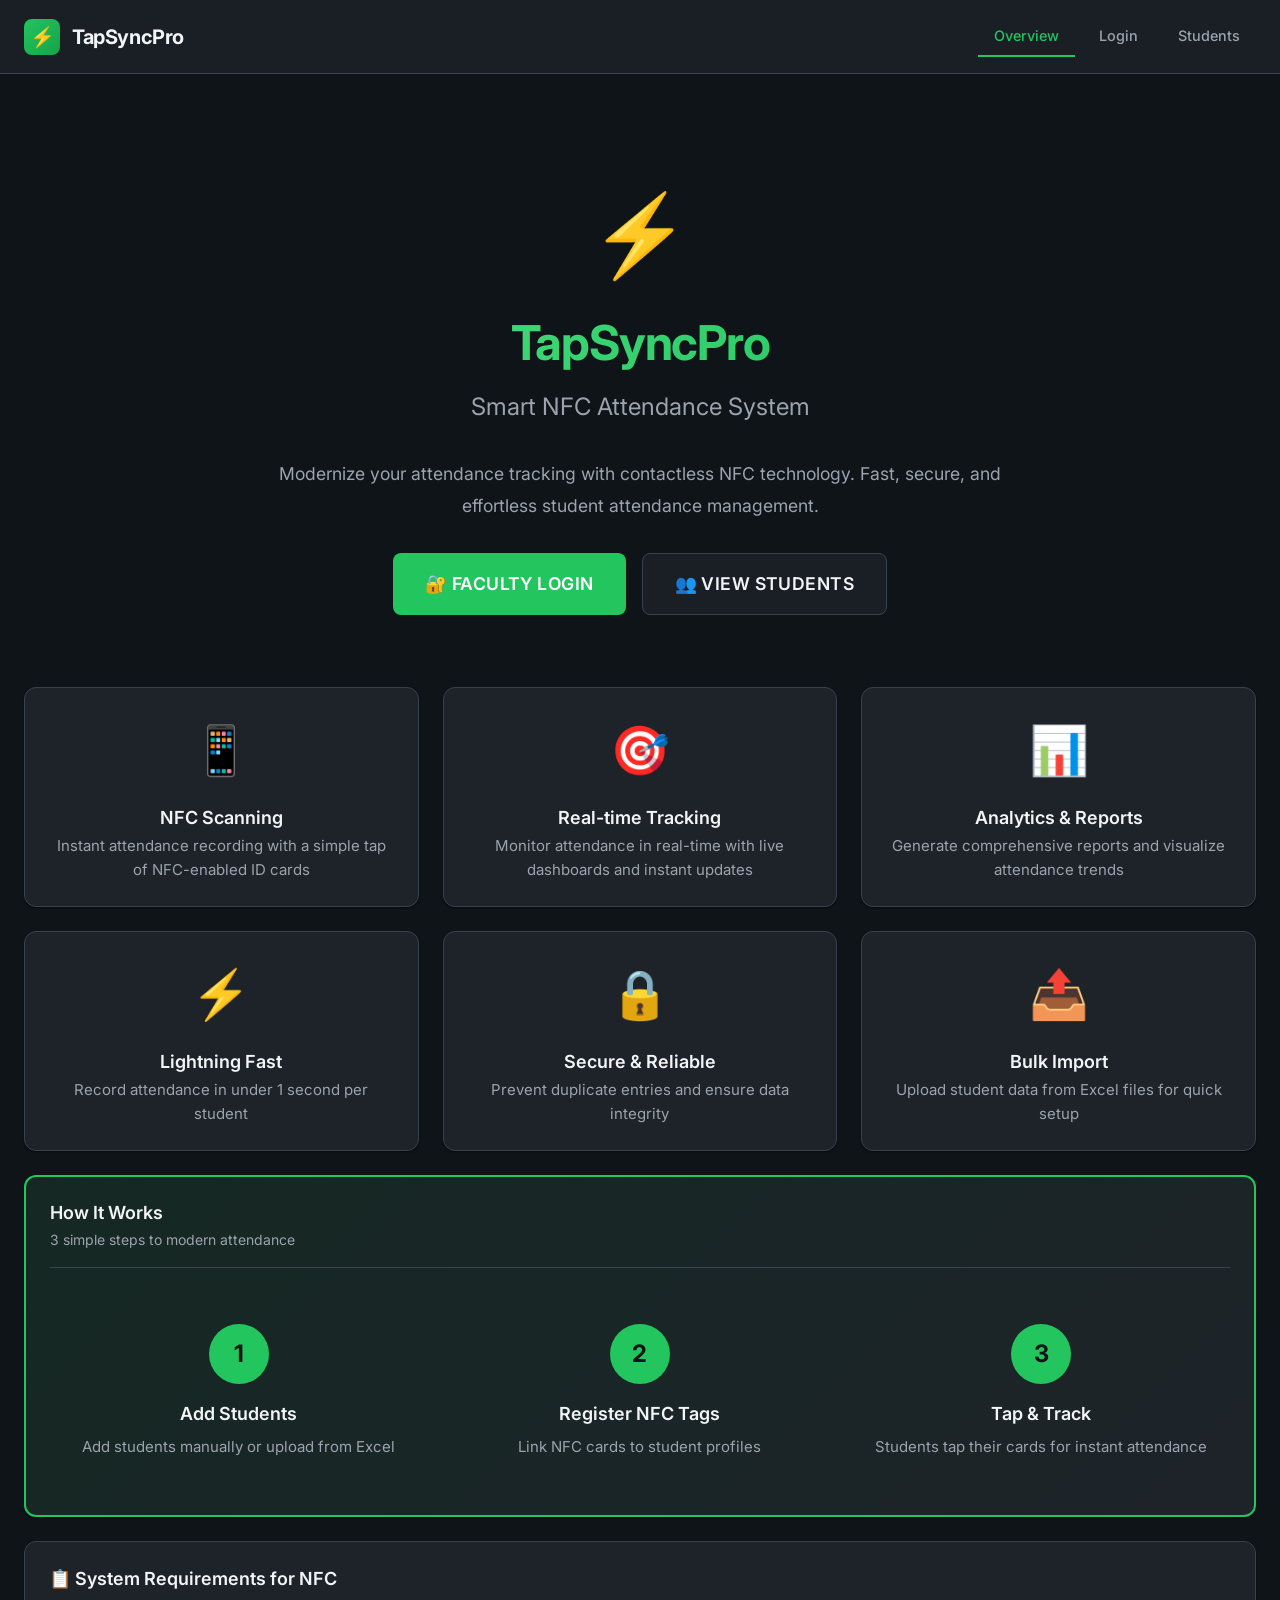
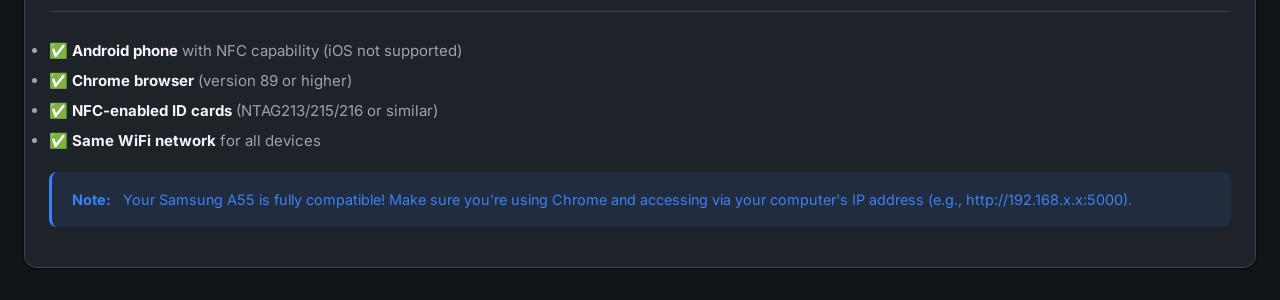
==== src/static/index.html @ 5727afbe "Final" ====
<!DOCTYPE html>
<html lang="en">

<head>
    <meta charset="UTF-8">
    <meta name="viewport" content="width=device-width, initial-scale=1.0">
    <title>TapSyncPro - Smart NFC Attendance System</title>
    <meta name="description" content="Modern NFC-based attendance system for educational institutions">
    <link href="https://fonts.googleapis.com/css2?family=Inter:wght@400;500;600;700&display=swap" rel="stylesheet">
    <link rel="stylesheet" href="css/styles-pro.css">
</head>

<body>
    <header class="header">
        <div class="container">
            <div class="header-content">
                <a href="index.html" class="logo">
                    <div class="logo-icon">⚡</div>
                    <span>TapSyncPro</span>
                </a>
                <nav class="nav">
                    <a href="index.html" class="nav-link active">Overview</a>
                    <a href="login.html" class="nav-link">Login</a>
                    <a href="students.html" class="nav-link">Students</a>
                </nav>
            </div>
        </div>
    </header>

    <main class="main">
        <div class="container">
            <!-- Hero Section -->
            <div style="text-align: center; padding: 4rem 0 3rem; max-width: 800px; margin: 0 auto;">
                <div style="font-size: 5rem; margin-bottom: 1rem;">⚡</div>
                <h1
                    style="font-size: 3rem; margin-bottom: 1rem; background: linear-gradient(135deg, #4ade80 0%, #22c55e 100%); -webkit-background-clip: text; background-clip: text; -webkit-text-fill-color: transparent;">
                    TapSyncPro
                </h1>
                <p style="font-size: 1.5rem; color: var(--text-secondary); margin-bottom: 2rem;">
                    Smart NFC Attendance System
                </p>
                <p style="color: var(--text-secondary); font-size: 1.1rem; line-height: 1.8;">
                    Modernize your attendance tracking with contactless NFC technology.
                    Fast, secure, and effortless student attendance management.
                </p>
                <div style="margin-top: 2rem; display: flex; gap: 1rem; justify-content: center; flex-wrap: wrap;">
                    <a href="login.html" class="btn btn-primary" style="font-size: 1.1rem; padding: 1rem 2rem;">
                        🔐 Faculty Login
                    </a>
                    <a href="students.html" class="btn btn-secondary" style="font-size: 1.1rem; padding: 1rem 2rem;">
                        👥 View Students
                    </a>
                </div>
            </div>

            <!-- Features -->
            <div class="grid grid-3 mt-3">
                <div class="card" style="text-align: center;">
                    <div style="font-size: 3rem; margin-bottom: 1rem;">📱</div>
                    <h3 class="card-title">NFC Scanning</h3>
                    <p style="color: var(--text-secondary); line-height: 1.6;">
                        Instant attendance recording with a simple tap of NFC-enabled ID cards
                    </p>
                </div>

                <div class="card" style="text-align: center;">
                    <div style="font-size: 3rem; margin-bottom: 1rem;">🎯</div>
                    <h3 class="card-title">Real-time Tracking</h3>
                    <p style="color: var(--text-secondary); line-height: 1.6;">
                        Monitor attendance in real-time with live dashboards and instant updates
                    </p>
                </div>

                <div class="card" style="text-align: center;">
                    <div style="font-size: 3rem; margin-bottom: 1rem;">📊</div>
                    <h3 class="card-title">Analytics & Reports</h3>
                    <p style="color: var(--text-secondary); line-height: 1.6;">
                        Generate comprehensive reports and visualize attendance trends
                    </p>
                </div>

                <div class="card" style="text-align: center;">
                    <div style="font-size: 3rem; margin-bottom: 1rem;">⚡</div>
                    <h3 class="card-title">Lightning Fast</h3>
                    <p style="color: var(--text-secondary); line-height: 1.6;">
                        Record attendance in under 1 second per student
                    </p>
                </div>

                <div class="card" style="text-align: center;">
                    <div style="font-size: 3rem; margin-bottom: 1rem;">🔒</div>
                    <h3 class="card-title">Secure & Reliable</h3>
                    <p style="color: var(--text-secondary); line-height: 1.6;">
                        Prevent duplicate entries and ensure data integrity
                    </p>
                </div>

                <div class="card" style="text-align: center;">
                    <div style="font-size: 3rem; margin-bottom: 1rem;">📤</div>
                    <h3 class="card-title">Bulk Import</h3>
                    <p style="color: var(--text-secondary); line-height: 1.6;">
                        Upload student data from Excel files for quick setup
                    </p>
                </div>
            </div>

            <!-- How It Works -->
            <div class="card mt-3"
                style="background: linear-gradient(135deg, rgba(74, 222, 128, 0.1) 0%, var(--bg-card) 100%); border: 2px solid var(--primary);">
                <div class="card-header">
                    <h2 class="card-title">How It Works</h2>
                    <p class="card-subtitle">3 simple steps to modern attendance</p>
                </div>
                <div class="grid grid-3">
                    <div style="text-align: center; padding: 2rem 1rem;">
                        <div
                            style="width: 60px; height: 60px; border-radius: 50%; background: var(--primary); color: var(--bg-primary); display: flex; align-items: center; justify-content: center; font-size: 1.5rem; font-weight: 700; margin: 0 auto 1rem;">
                            1</div>
                        <h4>Add Students</h4>
                        <p style="color: var(--text-secondary); margin-top: 0.5rem;">
                            Add students manually or upload from Excel
                        </p>
                    </div>
                    <div style="text-align: center; padding: 2rem 1rem;">
                        <div
                            style="width: 60px; height: 60px; border-radius: 50%; background: var(--primary); color: var(--bg-primary); display: flex; align-items: center; justify-content: center; font-size: 1.5rem; font-weight: 700; margin: 0 auto 1rem;">
                            2</div>
                        <h4>Register NFC Tags</h4>
                        <p style="color: var(--text-secondary); margin-top: 0.5rem;">
                            Link NFC cards to student profiles
                        </p>
                    </div>
                    <div style="text-align: center; padding: 2rem 1rem;">
                        <div
                            style="width: 60px; height: 60px; border-radius: 50%; background: var(--primary); color: var(--bg-primary); display: flex; align-items: center; justify-content: center; font-size: 1.5rem; font-weight: 700; margin: 0 auto 1rem;">
                            3</div>
                        <h4>Tap & Track</h4>
                        <p style="color: var(--text-secondary); margin-top: 0.5rem;">
                            Students tap their cards for instant attendance
                        </p>
                    </div>
                </div>
            </div>

            <!-- System Requirements -->
            <div class="card mt-3">
                <div class="card-header">
                    <h3 class="card-title">📋 System Requirements for NFC</h3>
                </div>
                <ul style="line-height: 2; color: var(--text-secondary);">
                    <li>✅ <strong style="color: var(--text-primary);">Android phone</strong> with NFC capability (iOS
                        not supported)</li>
                    <li>✅ <strong style="color: var(--text-primary);">Chrome browser</strong> (version 89 or higher)
                    </li>
                    <li>✅ <strong style="color: var(--text-primary);">NFC-enabled ID cards</strong> (NTAG213/215/216 or
                        similar)</li>
                    <li>✅ <strong style="color: var(--text-primary);">Same WiFi network</strong> for all devices</li>
                </ul>
                <div class="alert alert-info mt-2">
                    <strong>Note:</strong> Your Samsung A55 is fully compatible! Make sure you're using Chrome and
                    accessing via your computer's IP address (e.g., http://192.168.x.x:5000).
                </div>
            </div>
        </div>
    </main>

    <script src="js/app.js"></script>
</body>

</html>
---- src/static/css/styles-pro.css ----
/* TapSyncPro - Professional Analytics UI */
@import url('https://fonts.googleapis.com/css2?family=Inter:wght@300;400;500;600;700;800&family=Poppins:wght@300;400;500;600;700&display=swap');

:root {
    /* Professional Dark Theme */
    --bg-primary: #0f1419;
    --bg-secondary: #1a1f26;
    --bg-card: #1e2329;
    --bg-hover: #252b33;

    /* Professional Green Palette (Vibrant) */
    --primary: #22c55e;
    --primary-dark: #16a34a;
    --primary-light: #4ade80;
    --primary-subtle: rgba(34, 197, 94, 0.1);

    /* Accent Colors */
    --accent-blue: #3b82f6;
    --accent-purple: #8b5cf6;
    --accent-orange: #f59e0b;

    /* Text Colors */
    --text-primary: #f3f4f6;
    --text-secondary: #9ca3af;
    --text-muted: #6b7280;

    /* Status Colors */
    --success: #10b981;
    --warning: #f59e0b;
    --error: #ef4444;
    --info: #3b82f6;

    /* Borders & Shadows */
    --border: #374151;
    --border-light: #4b5563;
    --shadow-sm: 0 1px 2px 0 rgba(0, 0, 0, 0.5);
    --shadow-md: 0 4px 6px -1px rgba(0, 0, 0, 0.6);
    --shadow-lg: 0 10px 15px -3px rgba(0, 0, 0, 0.7);

    /* Rounded Edges */
    --radius: 8px;
    --radius-sm: 4px;
    --radius-lg: 12px;

    /* Transitions */
    --transition: 0.2s cubic-bezier(0.4, 0, 0.2, 1);
}

* {
    margin: 0;
    padding: 0;
    box-sizing: border-box;
}

body {
    font-family: 'Inter', 'Poppins', -apple-system, BlinkMacSystemFont, sans-serif;
    background: var(--bg-primary);
    color: var(--text-primary);
    line-height: 1.6;
    min-height: 100vh;
    font-size: 15px;
}

/* Typography Scale */
h1 {
    font-size: 2rem;
    font-weight: 700;
    line-height: 1.2;
    color: var(--text-primary);
    letter-spacing: -0.025em;
}

h2 {
    font-size: 1.5rem;
    font-weight: 600;
    line-height: 1.3;
    color: var(--text-primary);
}

h3 {
    font-size: 1.25rem;
    font-weight: 600;
    line-height: 1.4;
    color: var(--text-primary);
}

h4 {
    font-size: 1.125rem;
    font-weight: 600;
    line-height: 1.5;
    color: var(--text-primary);
}

/* Container */
.container {
    max-width: 1400px;
    margin: 0 auto;
    padding: 0 24px;
}

/* Header */
.header {
    background: var(--bg-secondary);
    padding: 1rem 0;
    border-bottom: 1px solid var(--border);
    position: sticky;
    top: 0;
    z-index: 100;
}

.header-content {
    display: flex;
    justify-content: space-between;
    align-items: center;
    gap: 2rem;
}

.logo {
    display: flex;
    align-items: center;
    gap: 12px;
    font-size: 1.25rem;
    font-weight: 700;
    text-decoration: none;
    color: var(--text-primary);
    letter-spacing: -0.02em;
}

.logo-icon {
    width: 36px;
    height: 36px;
    background: linear-gradient(135deg, var(--primary) 0%, var(--primary-dark) 100%);
    display: flex;
    align-items: center;
    justify-content: center;
    font-size: 1.25rem;
    border-radius: var(--radius);
}

.nav {
    display: flex;
    gap: 0.5rem;
}

.nav-link {
    color: var(--text-secondary);
    text-decoration: none;
    padding: 0.5rem 1rem;
    transition: var(--transition);
    font-weight: 500;
    font-size: 0.9rem;
    border-bottom: 2px solid transparent;
}

.nav-link:hover {
    color: var(--text-primary);
    border-bottom-color: var(--primary);
}

.nav-link.active {
    color: var(--primary);
    border-bottom-color: var(--primary);
}

/* Main Content */
.main {
    padding: 2rem 0;
    min-height: calc(100vh - 80px);
}

/* Grid System */
.grid {
    display: grid;
    gap: 1.5rem;
}

.grid-2 {
    grid-template-columns: repeat(2, 1fr);
}

.grid-3 {
    grid-template-columns: repeat(3, 1fr);
}

.grid-4 {
    grid-template-columns: repeat(4, 1fr);
}

/* Stats Grid */
.stats-grid {
    display: grid;
    grid-template-columns: repeat(4, 1fr);
    gap: 1.5rem;
    margin-bottom: 2rem;
}

.stat-card {
    background: var(--bg-card);
    padding: 1.5rem;
    border: 1px solid var(--border);
    transition: var(--transition);
    position: relative;
    overflow: hidden;
}

.stat-card::before {
    content: '';
    position: absolute;
    top: 0;
    left: 0;
    right: 0;
    height: 2px;
    background: var(--primary);
    transform: scaleX(0);
    transition: transform 0.3s ease;
}

.stat-card:hover::before {
    transform: scaleX(1);
}

.stat-card:hover {
    transform: translateY(-2px);
    box-shadow: var(--shadow-lg);
    border-color: var(--border-light);
}

.stat-header {
    display: flex;
    justify-content: space-between;
    align-items: flex-start;
    margin-bottom: 1rem;
}

.stat-icon {
    width: 40px;
    height: 40px;
    display: flex;
    align-items: center;
    justify-content: center;
    font-size: 1.25rem;
    background: var(--primary-subtle);
    color: var(--primary);
    border-radius: var(--radius);
}

.stat-value {
    font-size: 2rem;
    font-weight: 700;
    color: var(--text-primary);
    margin-bottom: 0.25rem;
}

.stat-label {
    font-size: 0.8rem;
    color: var(--text-secondary);
    text-transform: uppercase;
    letter-spacing: 0.05em;
    font-weight: 500;
}

/* Cards */
.card {
    background: var(--bg-card);
    padding: 1.5rem;
    border: 1px solid var(--border);
    border-radius: var(--radius-lg);
    box-shadow: var(--shadow-sm);
    transition: var(--transition);
}

.card:hover {
    border-color: var(--border-light);
}

.card-header {
    margin-bottom: 1.5rem;
    padding-bottom: 1rem;
    border-bottom: 1px solid var(--border);
}

.card-title {
    font-size: 1.125rem;
    margin-bottom: 0.25rem;
    color: var(--text-primary);
    font-weight: 600;
}

.card-subtitle {
    color: var(--text-secondary);
    font-size: 0.875rem;
}

/* Buttons - Sharp Edges */
.btn {
    display: inline-flex;
    align-items: center;
    gap: 0.5rem;
    padding: 0.625rem 1.25rem;
    border: none;
    border-radius: var(--radius);
    font-size: 0.875rem;
    font-weight: 600;
    cursor: pointer;
    transition: var(--transition);
    text-decoration: none;
    font-family: inherit;
    text-transform: uppercase;
    letter-spacing: 0.025em;
}

.btn-primary {
    background: var(--primary);
    color: white;
}

.btn-primary:hover {
    background: var(--primary-dark);
    transform: translateY(-1px);
    box-shadow: 0 4px 12px rgba(16, 185, 129, 0.3);
}

.btn-primary:disabled {
    opacity: 0.5;
    cursor: not-allowed;
    transform: none;
}

.btn-secondary {
    background: var(--bg-secondary);
    color: var(--text-primary);
    border: 1px solid var(--border);
}

.btn-secondary:hover {
    background: var(--bg-hover);
    border-color: var(--primary);
}

.btn-danger {
    background: var(--error);
    color: white;
}

.btn-danger:hover {
    background: #dc2626;
}

/* Forms */
.form-group {
    margin-bottom: 1.25rem;
}

.form-label {
    display: block;
    margin-bottom: 0.5rem;
    font-weight: 600;
    color: var(--text-primary);
    font-size: 0.875rem;
}

.form-input,
.form-select,
.form-textarea {
    width: 100%;
    padding: 0.75rem 1rem;
    border: 1px solid var(--border);
    border-radius: var(--radius);
    font-size: 0.9375rem;
    font-family: inherit;
    transition: var(--transition);
    background: var(--bg-secondary);
    color: var(--text-primary);
}

.form-input:focus,
.form-select:focus,
.form-textarea:focus {
    outline: none;
    border-color: var(--primary);
    box-shadow: 0 0 0 3px var(--primary-subtle);
}

.form-input::placeholder {
    color: var(--text-muted);
}

/* Table */
.table-container {
    overflow-x: auto;
    border: 1px solid var(--border);
}

.table {
    width: 100%;
    border-collapse: collapse;
    background: var(--bg-card);
}

.table thead {
    background: var(--bg-secondary);
    border-bottom: 1px solid var(--border);
}

.table th,
.table td {
    padding: 1rem;
    text-align: left;
}

.table th {
    color: var(--text-secondary);
    font-weight: 600;
    font-size: 0.8125rem;
    text-transform: uppercase;
    letter-spacing: 0.05em;
}

.table tbody tr {
    border-bottom: 1px solid var(--border);
    transition: var(--transition);
}

.table tbody tr:hover {
    background: var(--bg-hover);
}

.table tbody tr:last-child {
    border-bottom: none;
}

/* Badge */
.badge {
    display: inline-block;
    padding: 0.25rem 0.625rem;
    border-radius: var(--radius-sm);
    font-size: 0.75rem;
    font-weight: 600;
    text-transform: uppercase;
    letter-spacing: 0.025em;
}

.badge-success {
    background: var(--primary-subtle);
    color: var(--success);
    border: 1px solid var(--success);
}

.badge-warning {
    background: rgba(245, 158, 11, 0.1);
    color: var(--warning);
    border: 1px solid var(--warning);
}

.badge-error {
    background: rgba(239, 68, 68, 0.1);
    color: var(--error);
    border: 1px solid var(--error);
}

.badge-info {
    background: rgba(59, 130, 246, 0.1);
    color: var(--info);
    border: 1px solid var(--info);
}

/* Alert */
.alert {
    padding: 1rem 1.25rem;
    margin-bottom: 1rem;
    display: flex;
    align-items: flex-start;
    gap: 0.75rem;
    border-left: 3px solid;
    border-radius: var(--radius);
    font-size: 0.9rem;
}

.alert-success {
    background: var(--primary-subtle);
    color: var(--success);
    border-color: var(--success);
}

.alert-error {
    background: rgba(239, 68, 68, 0.1);
    color: var(--error);
    border-color: var(--error);
}

.alert-info {
    background: rgba(59, 130, 246, 0.1);
    color: var(--info);
    border-color: var(--info);
}

.alert-warning {
    background: rgba(245, 158, 11, 0.1);
    color: var(--warning);
    border-color: var(--warning);
}

/* Loading Spinner */
.spinner {
    width: 40px;
    height: 40px;
    border: 3px solid var(--border);
    border-top-color: var(--primary);
    border-radius: 50%;
    animation: spin 0.8s linear infinite;
}

@keyframes spin {
    to {
        transform: rotate(360deg);
    }
}

.loading-container {
    display: flex;
    flex-direction: column;
    justify-content: center;
    align-items: center;
    padding: 3rem;
    gap: 1rem;
}

/* Chart Container */
.chart-container {
    position: relative;
    height: 300px;
    margin-top: 1rem;
}

/* Utility Classes */
.text-center {
    text-align: center;
}

.text-right {
    text-align: right;
}

.mt-1 {
    margin-top: 0.5rem;
}

.mt-2 {
    margin-top: 1rem;
}

.mt-3 {
    margin-top: 1.5rem;
}

.mb-1 {
    margin-bottom: 0.5rem;
}

.mb-2 {
    margin-bottom: 1rem;
}

.mb-3 {
    margin-bottom: 1.5rem;
}

.flex {
    display: flex;
}

.flex-between {
    display: flex;
    justify-content: space-between;
    align-items: center;
}

.flex-center {
    display: flex;
    justify-content: center;
    align-items: center;
}

.gap-1 {
    gap: 0.5rem;
}

.gap-2 {
    gap: 1rem;
}

.hidden {
    display: none;
}

/* Responsive */
@media (max-width: 1200px) {
    .stats-grid {
        grid-template-columns: repeat(2, 1fr);
    }

    .grid-4 {
        grid-template-columns: repeat(2, 1fr);
    }
}

@media (max-width: 768px) {
    .header {
        padding: 0.75rem 0;
    }

    .header-content {
        flex-direction: column;
        gap: 0.75rem;
    }

    .nav {
        width: 100%;
        justify-content: center;
        gap: 0.25rem;
    }

    .nav-link {
        padding: 0.5rem 0.875rem;
        font-size: 0.8125rem;
    }

    .container {
        padding: 0 16px;
    }

    .main {
        padding: 1.5rem 0;
    }

    h1 {
        font-size: 1.5rem;
    }

    h2 {
        font-size: 1.25rem;
    }

    h3 {
        font-size: 1.125rem;
    }

    .stats-grid {
        grid-template-columns: 1fr;
        gap: 1rem;
    }

    .grid-2,
    .grid-3,
    .grid-4 {
        grid-template-columns: 1fr;
    }

    .stat-card {
        padding: 1.25rem;
    }

    .stat-value {
        font-size: 1.75rem;
    }

    .card {
        padding: 1.25rem;
    }

    .btn {
        padding: 0.5rem 1rem;
        font-size: 0.8125rem;
    }

    .chart-container {
        height: 250px !important;
    }
}

@media (max-width: 480px) {
    .stat-value {
        font-size: 1.5rem;
    }

    .table th,
    .table td {
        padding: 0.75rem 0.5rem;
        font-size: 0.8125rem;
    }
}
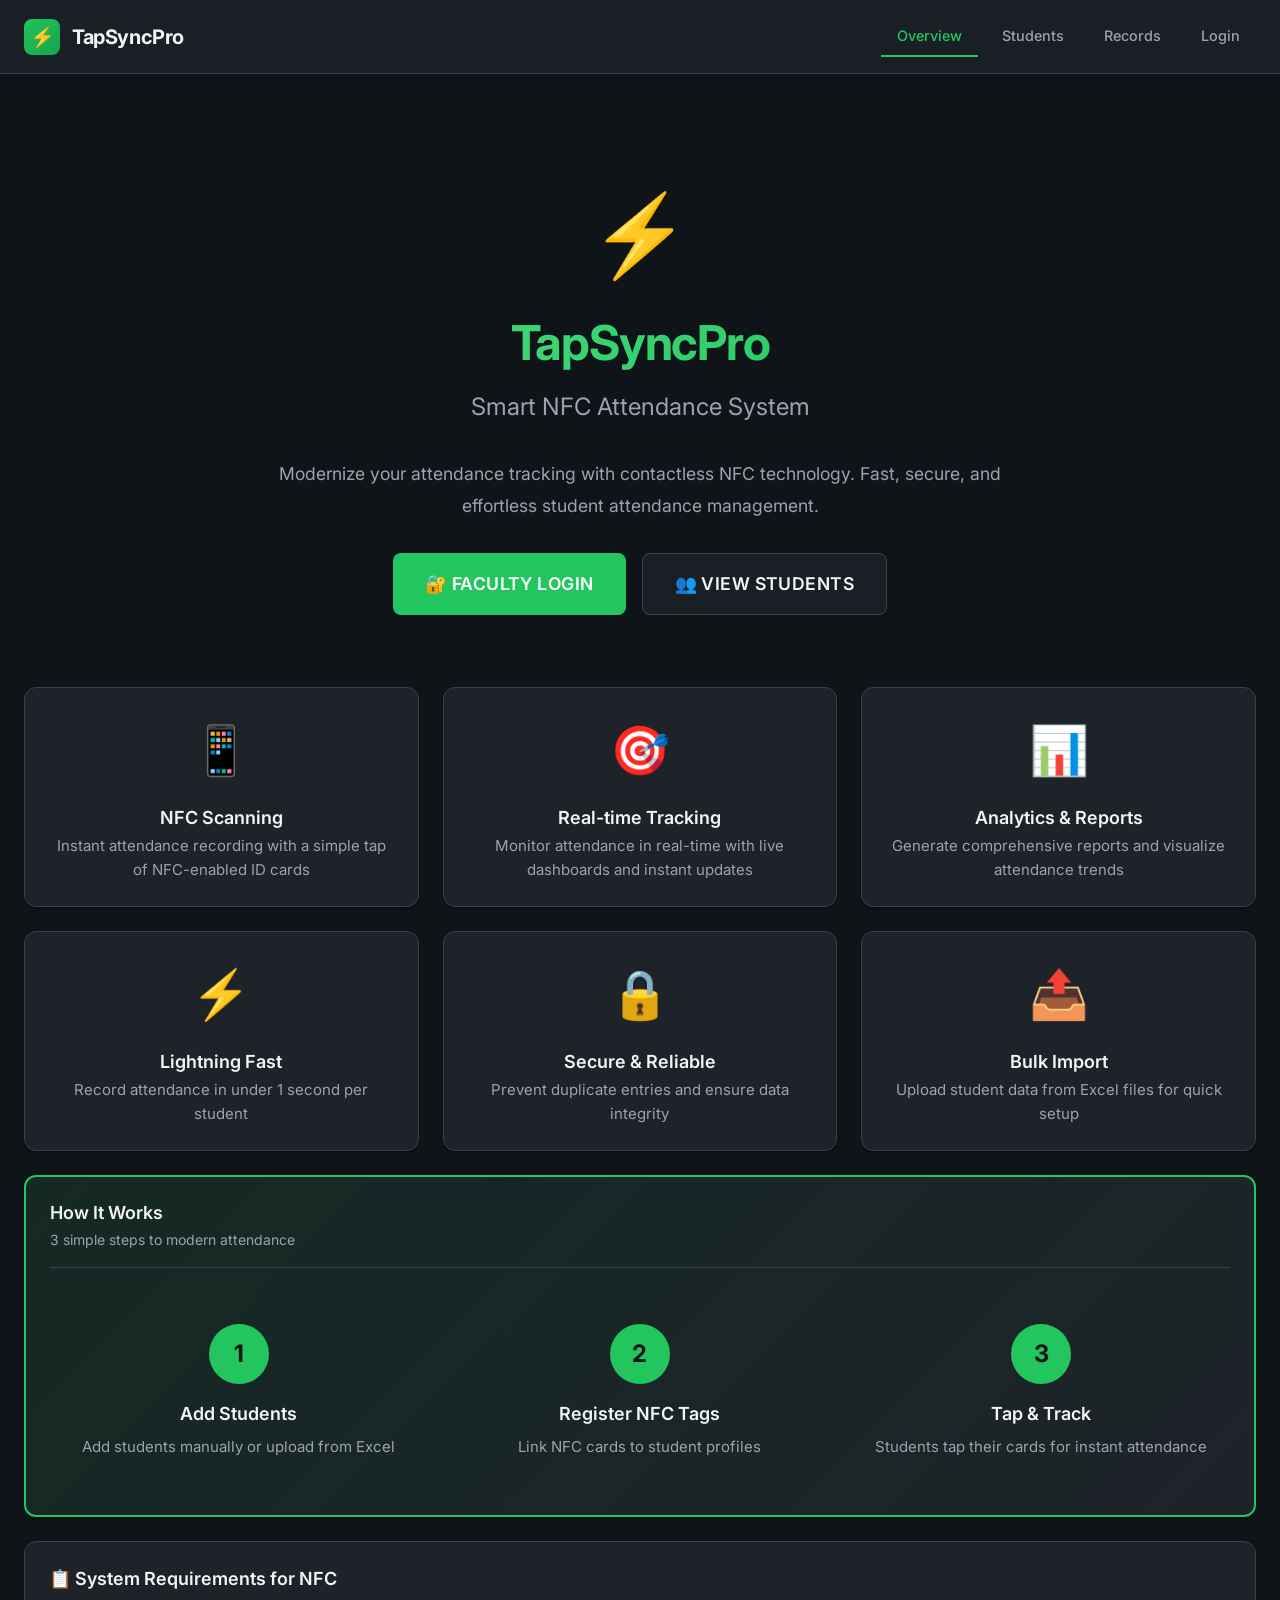
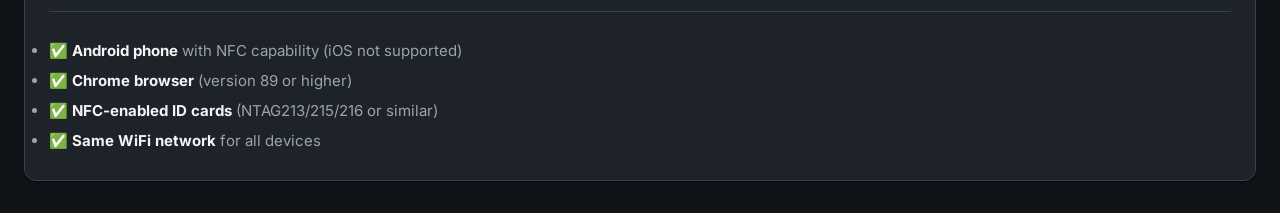
==== commit f92c8cfd: "feat: migrate to MongoDB, add attendance records page, fix nav order, remove sample data" ====
--- a/src/static/index.html
+++ b/src/static/index.html
@@ -20,8 +20,9 @@
                 </a>
                 <nav class="nav">
                     <a href="index.html" class="nav-link active">Overview</a>
+                    <a href="students.html" class="nav-link">Students</a>
+                    <a href="attendance-records.html" class="nav-link">Records</a>
                     <a href="login.html" class="nav-link">Login</a>
-                    <a href="students.html" class="nav-link">Students</a>
                 </nav>
             </div>
         </div>
@@ -156,10 +157,6 @@
                         similar)</li>
                     <li>✅ <strong style="color: var(--text-primary);">Same WiFi network</strong> for all devices</li>
                 </ul>
-                <div class="alert alert-info mt-2">
-                    <strong>Note:</strong> Your Samsung A55 is fully compatible! Make sure you're using Chrome and
-                    accessing via your computer's IP address (e.g., http://192.168.x.x:5000).
-                </div>
             </div>
         </div>
     </main>
